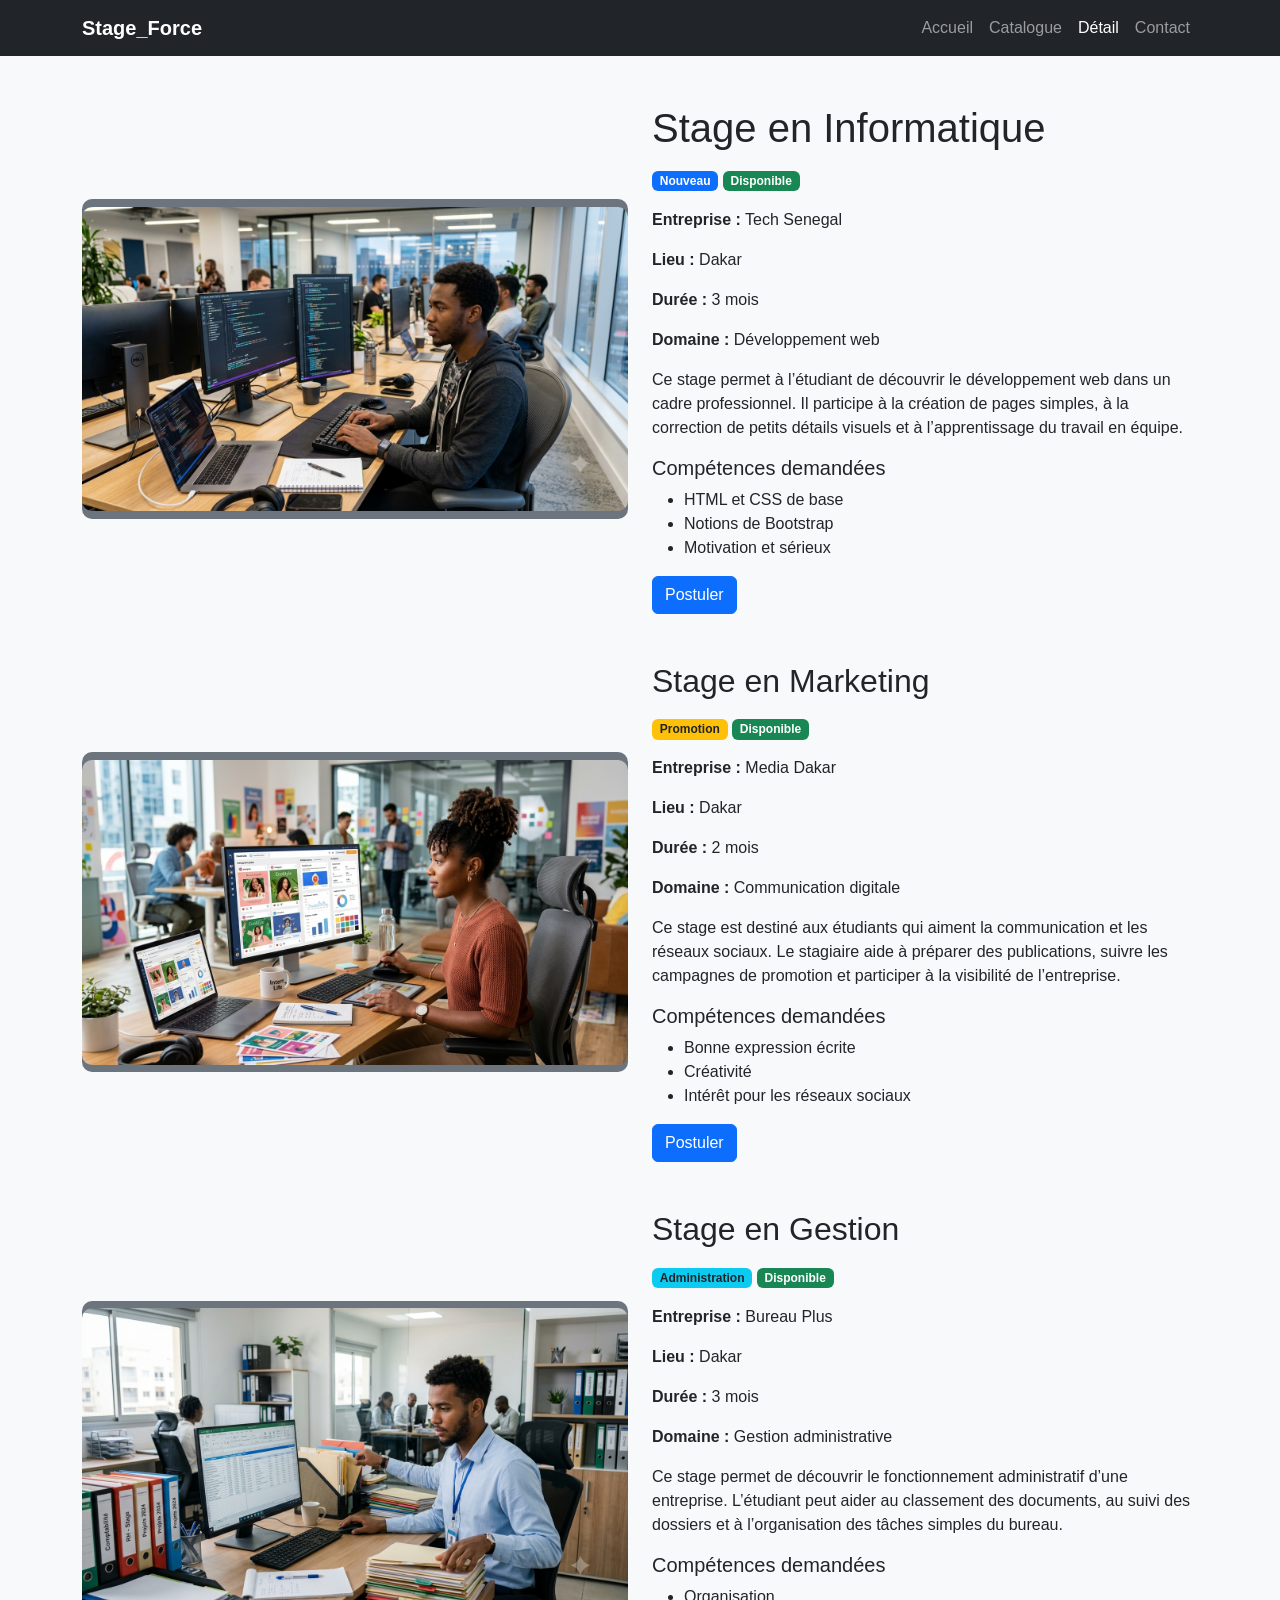
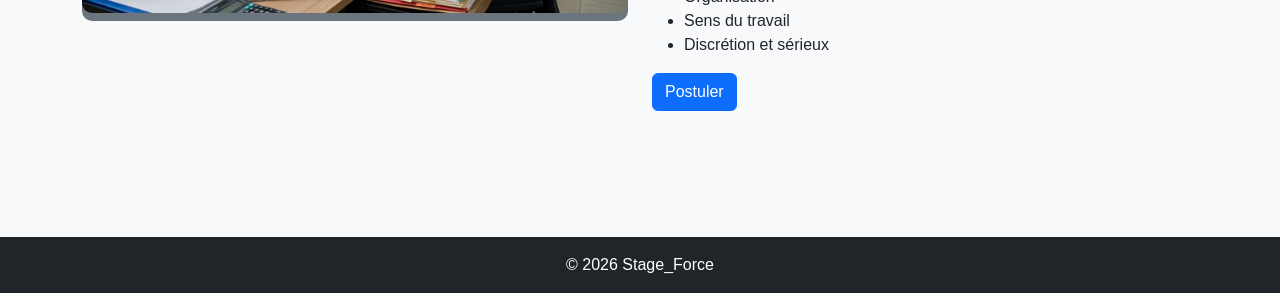
==== detail.html @ 89564816 "commit projet de site responsive avec l'aide de bootstaps." ====
<!DOCTYPE html>
<html lang="fr">
<head>
  <meta charset="UTF-8">
  <meta name="viewport" content="width=device-width, initial-scale=1.0">
  <title>Stage_Force - Détail</title>
  <link href="https://cdn.jsdelivr.net/npm/bootstrap@5.3.2/dist/css/bootstrap.min.css" rel="stylesheet">
  <link rel="stylesheet" href="css/style.css">
</head>
<body>

<nav class="navbar navbar-expand-lg navbar-dark bg-dark">
  <div class="container">
    <a class="navbar-brand" href="index.html">Stage_Force</a>
    <button class="navbar-toggler" type="button" data-bs-toggle="collapse" data-bs-target="#menu">
      <span class="navbar-toggler-icon"></span>
    </button>
    <div class="collapse navbar-collapse" id="menu">
      <ul class="navbar-nav ms-auto">
        <li class="nav-item"><a class="nav-link" href="index.html">Accueil</a></li>
        <li class="nav-item"><a class="nav-link" href="catalogue.html">Catalogue</a></li>
        <li class="nav-item"><a class="nav-link active" href="detail.html">Détail</a></li>
        <li class="nav-item"><a class="nav-link" href="contact.html">Contact</a></li>
      </ul>
    </div>
  </div>
</nav>

<main class="py-5">
  <div class="container">

    <section id="informatique" class="mb-5">
      <div class="row align-items-center">
        <div class="col-md-6 mb-4 mb-md-0">
          <div class="bg-secondary text-white d-flex align-items-center justify-content-center" style="height: 320px;">
            <img src="img/stage_en_informatique.png" class="img-fluid" alt="Image stage informatique">
          </div>
        </div>
        <div class="col-md-6">
          <h1 class="mb-3">Stage en Informatique</h1>
          <p><span class="badge bg-primary">Nouveau</span> <span class="badge bg-success">Disponible</span></p>
          <p><strong>Entreprise :</strong> Tech Senegal</p>
          <p><strong>Lieu :</strong> Dakar</p>
          <p><strong>Durée :</strong> 3 mois</p>
          <p><strong>Domaine :</strong> Développement web</p>
          <p>
            Ce stage permet à l’étudiant de découvrir le développement web dans un cadre professionnel.
            Il participe à la création de pages simples, à la correction de petits détails visuels et à
            l’apprentissage du travail en équipe.
          </p>
          <h5>Compétences demandées</h5>
          <ul>
            <li>HTML et CSS de base</li>
            <li>Notions de Bootstrap</li>
            <li>Motivation et sérieux</li>
          </ul>
          <button class="btn btn-primary" data-bs-toggle="modal" data-bs-target="#postulerModal">Postuler</button>
        </div>
      </div>
    </section>

    <section id="marketing" class="mb-5">
      <div class="row align-items-center">
        <div class="col-md-6 mb-4 mb-md-0">
          <div class="bg-secondary text-white d-flex align-items-center justify-content-center" style="height: 320px;">
            <img src="img/stage_marketing.png" class="img-fluid" alt="Image stage marketing">
          </div>
        </div>
        <div class="col-md-6">
          <h2 class="mb-3">Stage en Marketing</h2>
          <p><span class="badge bg-warning text-dark">Promotion</span> <span class="badge bg-success">Disponible</span></p>
          <p><strong>Entreprise :</strong> Media Dakar</p>
          <p><strong>Lieu :</strong> Dakar</p>
          <p><strong>Durée :</strong> 2 mois</p>
          <p><strong>Domaine :</strong> Communication digitale</p>
          <p>
            Ce stage est destiné aux étudiants qui aiment la communication et les réseaux sociaux.
            Le stagiaire aide à préparer des publications, suivre les campagnes de promotion et
            participer à la visibilité de l’entreprise.
          </p>
          <h5>Compétences demandées</h5>
          <ul>
            <li>Bonne expression écrite</li>
            <li>Créativité</li>
            <li>Intérêt pour les réseaux sociaux</li>
          </ul>
          <button class="btn btn-primary" data-bs-toggle="modal" data-bs-target="#postulerModal">Postuler</button>
        </div>
      </div>
    </section>

    <section id="gestion" class="mb-5">
      <div class="row align-items-center">
        <div class="col-md-6 mb-4 mb-md-0">
          <div class="bg-secondary text-white d-flex align-items-center justify-content-center" style="height: 320px;">
            <img src="img/stage_gestion.png" class="img-fluid" alt="Image stage gestion">
          </div>
        </div>
        <div class="col-md-6">
          <h2 class="mb-3">Stage en Gestion</h2>
          <p><span class="badge bg-info text-dark">Administration</span> <span class="badge bg-success">Disponible</span></p>
          <p><strong>Entreprise :</strong> Bureau Plus</p>
          <p><strong>Lieu :</strong> Dakar</p>
          <p><strong>Durée :</strong> 3 mois</p>
          <p><strong>Domaine :</strong> Gestion administrative</p>
          <p>
            Ce stage permet de découvrir le fonctionnement administratif d’une entreprise.
            L’étudiant peut aider au classement des documents, au suivi des dossiers et à
            l’organisation des tâches simples du bureau.
          </p>
          <h5>Compétences demandées</h5>
          <ul>
            <li>Organisation</li>
            <li>Sens du travail</li>
            <li>Discrétion et sérieux</li>
          </ul>
          <button class="btn btn-primary" data-bs-toggle="modal" data-bs-target="#postulerModal">Postuler</button>
        </div>
      </div>
    </section>

  </div>
</main>

<div class="modal fade" id="postulerModal" tabindex="-1">
  <div class="modal-dialog">
    <div class="modal-content">
      <div class="modal-header">
        <h5 class="modal-title">Postuler au stage</h5>
        <button type="button" class="btn-close" data-bs-dismiss="modal"></button>
      </div>
      <div class="modal-body">
        <p>Tu peux mettre ici un message de confirmation ou un lien vers le formulaire.</p>
      </div>
      <div class="modal-footer">
        <button type="button" class="btn btn-secondary" data-bs-dismiss="modal">Fermer</button>
        <a href="contact.html" class="btn btn-primary">Aller au formulaire</a>
      </div>
    </div>
  </div>
</div>

<footer class="bg-dark text-white text-center p-3">
  <p class="mb-0">© 2026 Stage_Force</p>
</footer>

<script src="https://cdn.jsdelivr.net/npm/bootstrap@5.3.2/dist/js/bootstrap.bundle.min.js"></script>
<script src="js/script.js"></script>
</body>
</html>
---- css/style.css ----
body {
  font-family: Arial, sans-serif;
  background-color: #f8f9fa;
}

.navbar-brand {
  font-weight: bold;
}

section {
  margin-bottom: 20px;
}

.carousel-item img {
  height: 250px;
  object-fit: cover;
}

.card {
  border: none;
  border-radius: 12px;
  box-shadow: 0 4px 12px rgba(0, 0, 0, 0.08);
  transition: transform 0.3s ease, box-shadow 0.3s ease;
}

.card:hover {
  transform: translateY(-5px);
  box-shadow: 0 8px 20px rgba(0, 0, 0, 0.12);
}

img {
  border-radius: 10px;
}

/* Ajustement parfait des images dans le carrousel */
.carousel-custom-img {
    width: 100%;        /* Force l'image à prendre toute la largeur du bloc */
    height: 100%;       /* Force l'image à prendre les 250px de hauteur du bloc parent */
    object-fit: cover;  /* Remplit l'espace sans JAMAIS étirer ni déformer l'image */
    object-position: center; /* Reste bien centrée sur le milieu de la photo */
}

.bg-secondary {
  border-radius: 10px;
}

footer {
  margin-top: 30px;
}
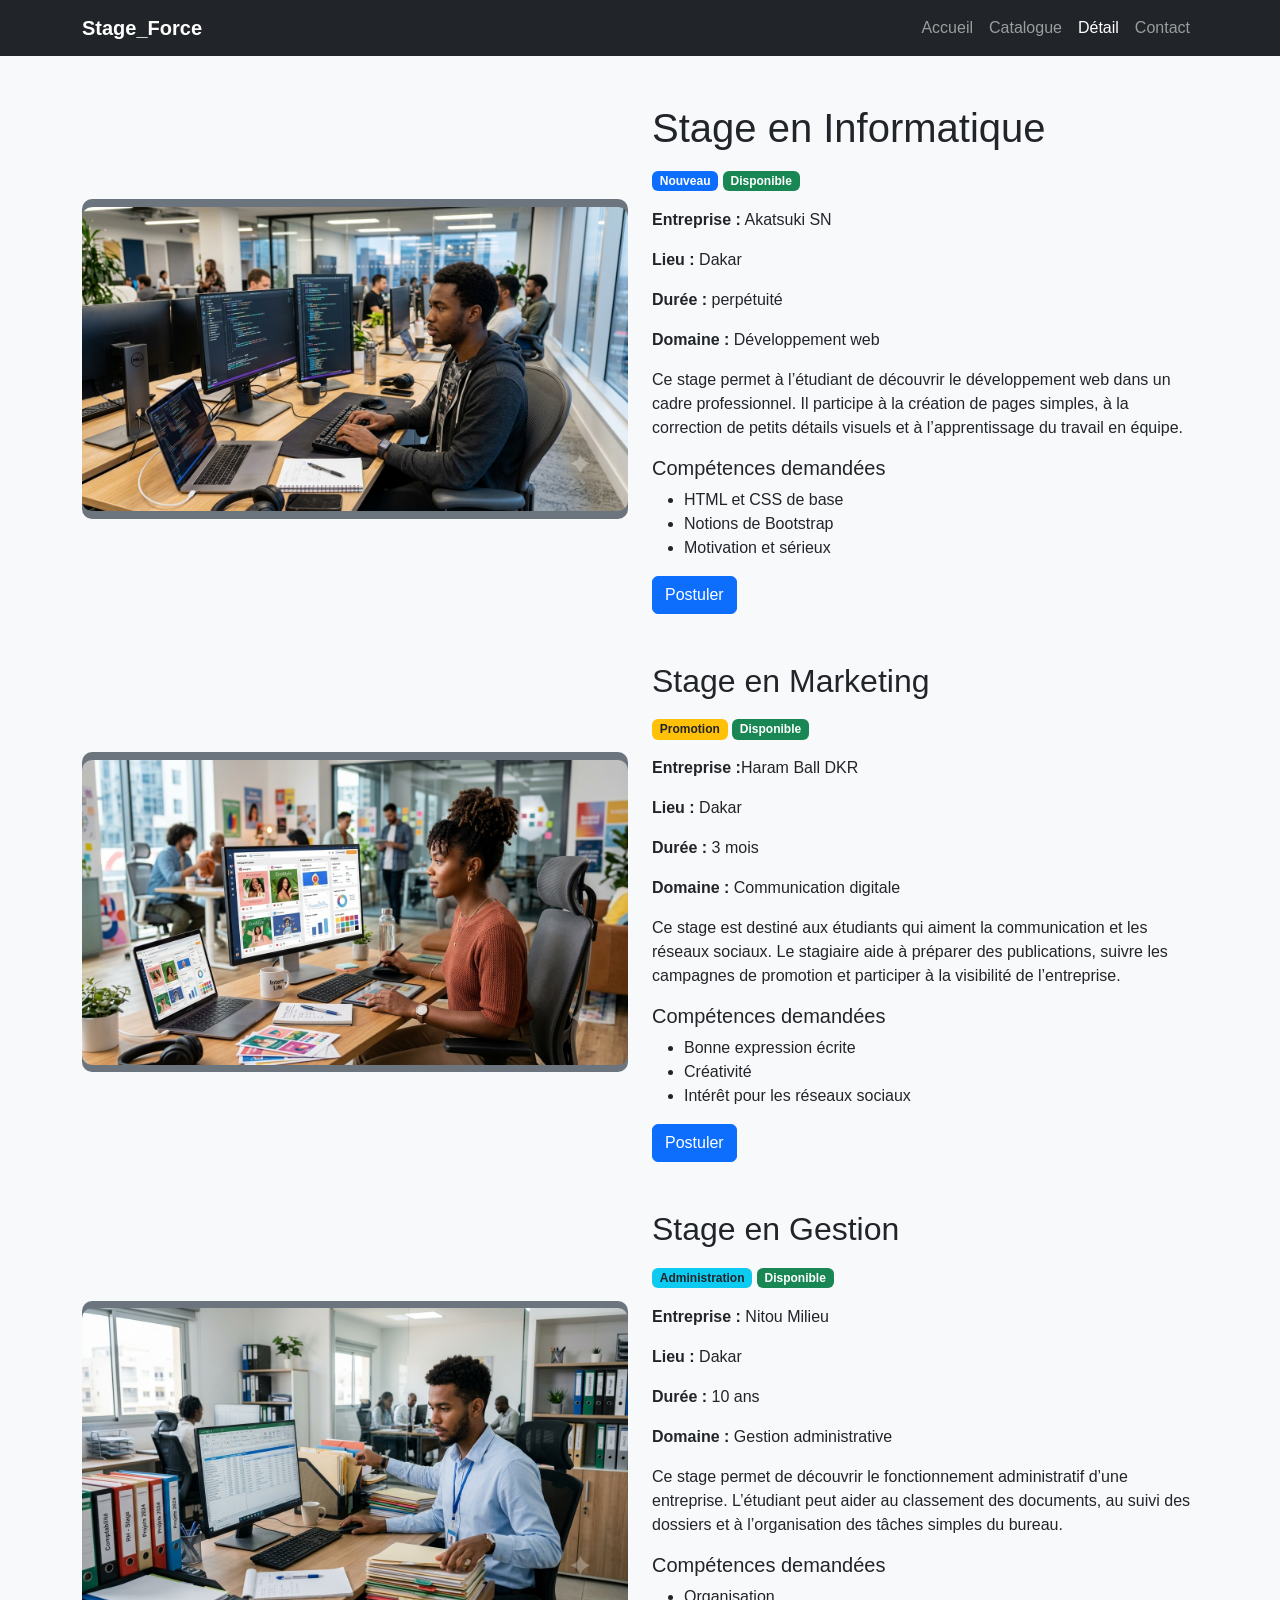
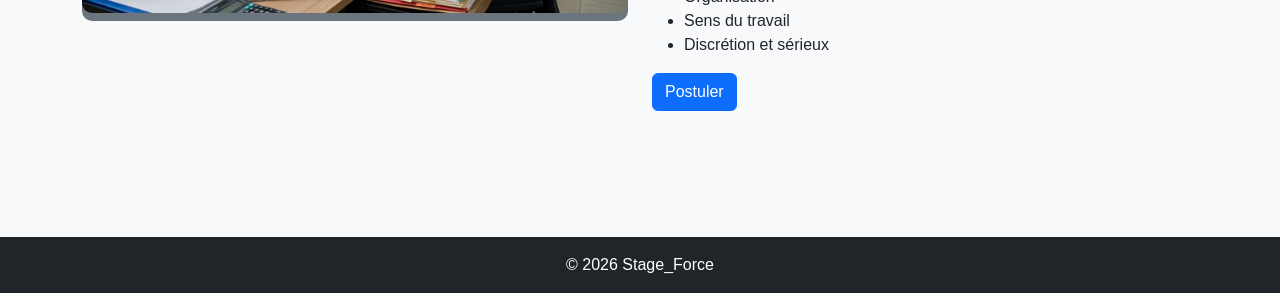
==== commit 91c963e4: "c" ====
--- a/detail.html
+++ b/detail.html
@@ -39,9 +39,9 @@
         <div class="col-md-6">
           <h1 class="mb-3">Stage en Informatique</h1>
           <p><span class="badge bg-primary">Nouveau</span> <span class="badge bg-success">Disponible</span></p>
-          <p><strong>Entreprise :</strong> Tech Senegal</p>
+          <p><strong>Entreprise :</strong> Akatsuki SN</p>
           <p><strong>Lieu :</strong> Dakar</p>
-          <p><strong>Durée :</strong> 3 mois</p>
+          <p><strong>Durée :</strong> perpétuité</p>
           <p><strong>Domaine :</strong> Développement web</p>
           <p>
             Ce stage permet à l’étudiant de découvrir le développement web dans un cadre professionnel.
@@ -69,9 +69,9 @@
         <div class="col-md-6">
           <h2 class="mb-3">Stage en Marketing</h2>
           <p><span class="badge bg-warning text-dark">Promotion</span> <span class="badge bg-success">Disponible</span></p>
-          <p><strong>Entreprise :</strong> Media Dakar</p>
+          <p><strong>Entreprise :</strong>Haram Ball DKR</p>
           <p><strong>Lieu :</strong> Dakar</p>
-          <p><strong>Durée :</strong> 2 mois</p>
+          <p><strong>Durée :</strong> 3 mois</p>
           <p><strong>Domaine :</strong> Communication digitale</p>
           <p>
             Ce stage est destiné aux étudiants qui aiment la communication et les réseaux sociaux.
@@ -99,9 +99,9 @@
         <div class="col-md-6">
           <h2 class="mb-3">Stage en Gestion</h2>
           <p><span class="badge bg-info text-dark">Administration</span> <span class="badge bg-success">Disponible</span></p>
-          <p><strong>Entreprise :</strong> Bureau Plus</p>
+          <p><strong>Entreprise :</strong> Nitou Milieu </p>
           <p><strong>Lieu :</strong> Dakar</p>
-          <p><strong>Durée :</strong> 3 mois</p>
+          <p><strong>Durée :</strong> 10 ans</p>
           <p><strong>Domaine :</strong> Gestion administrative</p>
           <p>
             Ce stage permet de découvrir le fonctionnement administratif d’une entreprise.
--- a/css/style.css
+++ b/css/style.css
@@ -32,14 +32,6 @@
   border-radius: 10px;
 }
 
-/* Ajustement parfait des images dans le carrousel */
-.carousel-custom-img {
-    width: 100%;        /* Force l'image à prendre toute la largeur du bloc */
-    height: 100%;       /* Force l'image à prendre les 250px de hauteur du bloc parent */
-    object-fit: cover;  /* Remplit l'espace sans JAMAIS étirer ni déformer l'image */
-    object-position: center; /* Reste bien centrée sur le milieu de la photo */
-}
-
 .bg-secondary {
   border-radius: 10px;
 }
